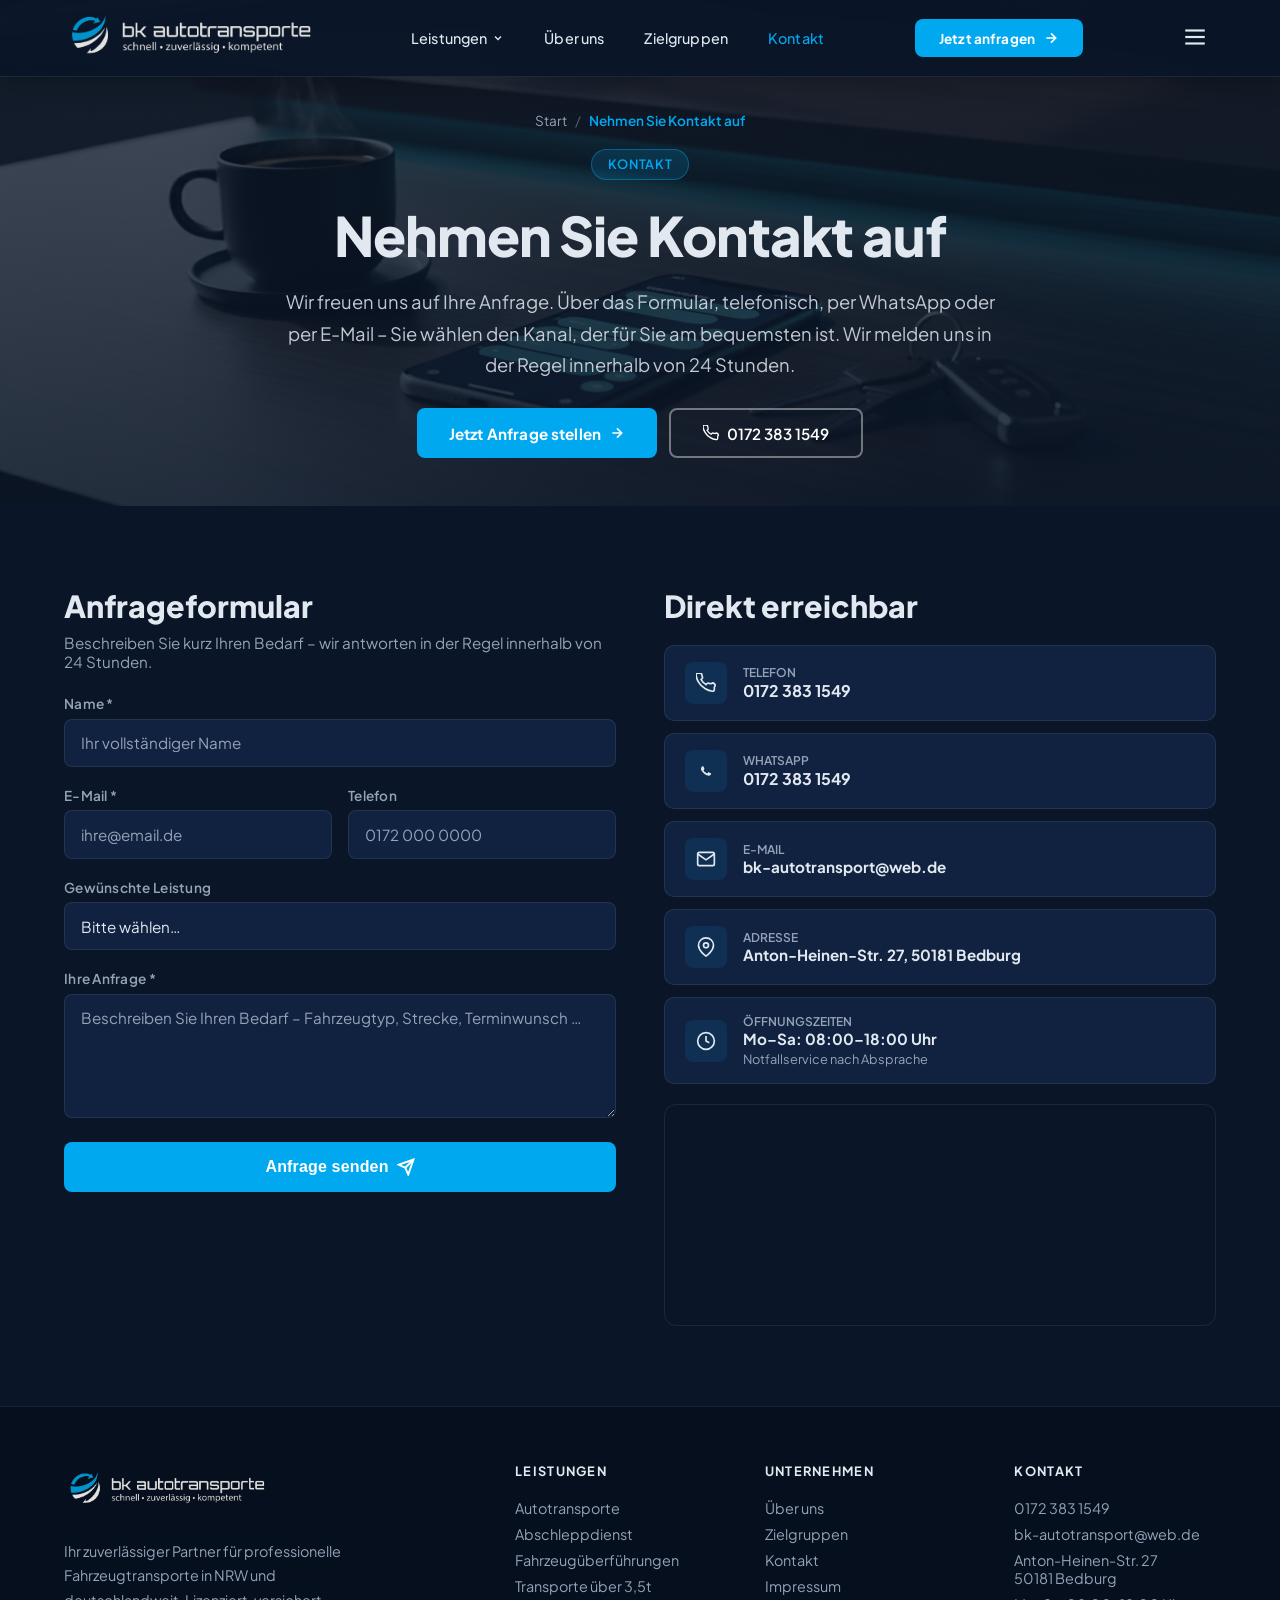
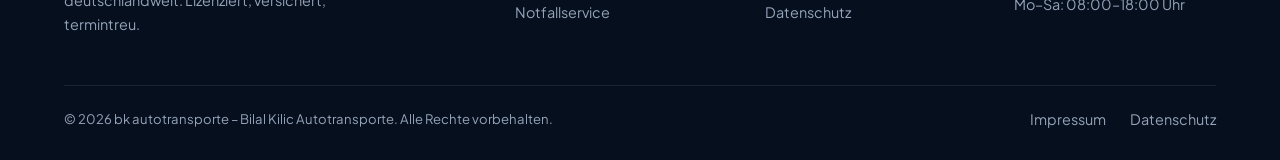
==== kontakt.html @ 86eb387f "Initial commit: bk autotransporte Website Komplette Website für Bilal Kilic Autotransporte (Bedburg," ====
<!DOCTYPE html>
<html lang="de">
<head>
  <meta charset="UTF-8" />
  <meta name="viewport" content="width=device-width, initial-scale=1.0" />
  <title>Kontakt | bk autotransporte – Anfrage stellen, Termin vereinbaren</title>
  <meta name="description" content="Kontaktieren Sie bk autotransporte: Tel. 0172 383 1549, Email bk-autotransport@web.de. Standort Anton-Heinen-Str. 27, 50181 Bedburg. Mo–Sa 08:00–18:00 Uhr." />
  <meta name="robots" content="index, follow" />
  <link rel="canonical" href="https://bk-autotransporte.de/kontakt.html" />

  <meta property="og:type" content="website" />
  <meta property="og:url" content="https://bk-autotransporte.de/kontakt.html" />
  <meta property="og:title" content="Kontakt | bk autotransporte – Anfrage stellen, Termin vereinbaren" />
  <meta property="og:description" content="Kontaktieren Sie bk autotransporte: Tel. 0172 383 1549, Email bk-autotransport@web.de. Standort Anton-Heinen-Str. 27, 50181 Bedburg. Mo–Sa 08:00–18:00 Uhr." />
  <meta property="og:image" content="Assets/Logo mit text Transparent.png" />
  <meta name="twitter:card" content="summary_large_image" />

  <link rel="preconnect" href="https://fonts.googleapis.com" />
  <link rel="preconnect" href="https://fonts.gstatic.com" crossorigin />
  <link href="https://fonts.googleapis.com/css2?family=Plus+Jakarta+Sans:wght@300;400;500;600;700;800&display=swap" rel="stylesheet" />
  <link rel="stylesheet" href="css/style.css" />
  <link rel="icon" type="image/png" href="favicon.png" />

</head>
<body>
<header id="navbar" class="solid" role="banner">
  <div class="container">
    <nav aria-label="Hauptnavigation" style="display:flex; align-items:center; justify-content:space-between;">
      <a href="index.html" aria-label="bk autotransporte Startseite" style="flex-shrink:0;">
        <img src="Assets/Logo mit text Transparent.png" alt="bk autotransporte Logo" class="logo-inverted"
             style="height:64px; width:auto; object-fit:contain;" />
      </a>
      <ul style="display:flex; gap:2.5rem; list-style:none; align-items:center;" class="hidden md:flex">
        <li class="nav-item-dropdown">
          <a href="index.html#leistungen" class="nav-link" aria-haspopup="true" aria-expanded="false">
            Leistungen
            <svg width="12" height="12" viewBox="0 0 24 24" fill="none" stroke="currentColor" stroke-width="2.5" aria-hidden="true"><path d="M6 9l6 6 6-6"/></svg>
          </a>
          <div class="nav-dropdown" role="menu">
            <a href="leistungen/autotransporte.html" class="dropdown-link">Autotransporte</a>
            <a href="leistungen/abschleppdienst.html" class="dropdown-link">Abschleppdienst</a>
            <a href="leistungen/fahrzeugueberfuehrungen.html" class="dropdown-link">Fahrzeugüberführungen</a>
            <a href="leistungen/ueberfuehrung-mit-kennzeichen.html" class="dropdown-link">Mit Kennzeichen</a>
            <a href="leistungen/ueberfuehrung-ohne-kennzeichen.html" class="dropdown-link">Ohne Kennzeichen</a>
            <a href="leistungen/transporte-ueber-3-5t.html" class="dropdown-link">Transporte über 3,5t</a>
            <a href="leistungen/individuelle-transporte.html" class="dropdown-link">Individuelle Transporte</a>
            <a href="leistungen/notfallservice.html" class="dropdown-link">Notfallservice</a>
          </div>
        </li>
        <li><a href="ueber-uns.html" class="nav-link">Über uns</a></li>
        <li><a href="zielgruppen.html" class="nav-link">Zielgruppen</a></li>
        <li><a href="kontakt.html" class="nav-link active">Kontakt</a></li>
      </ul>
      <a href="kontakt.html" class="btn-primary hidden md:inline-flex" style="font-size:0.85rem; padding:0.65rem 1.5rem;">
        Jetzt anfragen
        <svg width="16" height="16" viewBox="0 0 24 24" fill="none" stroke="currentColor" stroke-width="2.5"><path d="M5 12h14M12 5l7 7-7 7"/></svg>
      </a>
      <button id="menu-toggle" aria-label="Menü öffnen" aria-expanded="false" aria-controls="mobile-menu"
              class="md:hidden cursor-pointer" style="background:none; border:none; color:var(--text); padding:0.5rem;">
        <svg id="icon-open" width="26" height="26" viewBox="0 0 24 24" fill="none" stroke="currentColor" stroke-width="2"><line x1="3" y1="6" x2="21" y2="6"/><line x1="3" y1="12" x2="21" y2="12"/><line x1="3" y1="18" x2="21" y2="18"/></svg>
        <svg id="icon-close" width="26" height="26" viewBox="0 0 24 24" fill="none" stroke="currentColor" stroke-width="2" style="display:none;"><line x1="18" y1="6" x2="6" y2="18"/><line x1="6" y1="6" x2="18" y2="18"/></svg>
      </button>
    </nav>
  </div>
</header>

<div id="mobile-menu" role="dialog" aria-modal="true" aria-label="Mobilmenü">
  <div style="display:flex; flex-direction:column; min-height:100%; padding:1.5rem;">
    <div style="display:flex; justify-content:space-between; align-items:center; margin-bottom:2rem;">
      <img src="Assets/Logo mit text Transparent.png" alt="bk autotransporte" class="logo-inverted" style="height:44px;" />
      <button id="menu-close" aria-label="Menü schließen" style="background:none; border:none; color:var(--text); cursor:pointer;">
        <svg width="28" height="28" viewBox="0 0 24 24" fill="none" stroke="currentColor" stroke-width="2"><line x1="18" y1="6" x2="6" y2="18"/><line x1="6" y1="6" x2="18" y2="18"/></svg>
      </button>
    </div>
    <nav aria-label="Mobile Navigation">
      <ul style="list-style:none; display:flex; flex-direction:column; gap:0.25rem;">
        <li>
          <a href="index.html#leistungen" class="mobile-nav-link" style="font-size:1.4rem; font-weight:700; color:var(--text); text-decoration:none; display:block; padding:0.65rem 0; border-bottom:1px solid var(--border);">Leistungen</a>
          <ul class="mobile-submenu">
            <li><a href="leistungen/autotransporte.html" class="mobile-nav-link">Autotransporte</a></li>
            <li><a href="leistungen/abschleppdienst.html" class="mobile-nav-link">Abschleppdienst</a></li>
            <li><a href="leistungen/fahrzeugueberfuehrungen.html" class="mobile-nav-link">Fahrzeugüberführungen</a></li>
            <li><a href="leistungen/ueberfuehrung-mit-kennzeichen.html" class="mobile-nav-link">Mit Kennzeichen</a></li>
            <li><a href="leistungen/ueberfuehrung-ohne-kennzeichen.html" class="mobile-nav-link">Ohne Kennzeichen</a></li>
            <li><a href="leistungen/transporte-ueber-3-5t.html" class="mobile-nav-link">Transporte über 3,5t</a></li>
            <li><a href="leistungen/individuelle-transporte.html" class="mobile-nav-link">Individuelle Transporte</a></li>
            <li><a href="leistungen/notfallservice.html" class="mobile-nav-link">Notfallservice</a></li>
          </ul>
        </li>
        <li><a href="ueber-uns.html" class="mobile-nav-link" style="font-size:1.4rem; font-weight:700; color:var(--text); text-decoration:none; display:block; padding:0.65rem 0; border-bottom:1px solid var(--border);">Über uns</a></li>
        <li><a href="zielgruppen.html" class="mobile-nav-link" style="font-size:1.4rem; font-weight:700; color:var(--text); text-decoration:none; display:block; padding:0.65rem 0; border-bottom:1px solid var(--border);">Zielgruppen</a></li>
        <li><a href="kontakt.html" class="mobile-nav-link" style="font-size:1.4rem; font-weight:700; color:var(--text); text-decoration:none; display:block; padding:0.65rem 0; border-bottom:1px solid var(--border);">Kontakt</a></li>
      </ul>
    </nav>
    <div style="margin-top:auto; display:flex; flex-direction:column; gap:1rem; padding-top:2rem;">
      <a href="tel:+491723831549" class="btn-primary" style="justify-content:center;">📞 0172 383 1549</a>
      <a href="kontakt.html" class="btn-secondary" style="text-align:center; justify-content:center;">Anfrage stellen</a>
    </div>
  </div>
</div>
<main>
<section class="sub-hero" aria-label="Hero">
  <div class="sub-hero-bg" aria-hidden="true">
    <img src="Assets/heroes/kontakt.jpg" alt="" loading="eager" />
  </div>
  <div class="sub-hero-overlay" aria-hidden="true"></div>
  <div class="sub-hero-content">
    <nav class="breadcrumbs" aria-label="Brotkrumen-Navigation"><a href="index.html">Start</a><span class="sep">/</span><span class="current">Nehmen Sie Kontakt auf</span></nav>
    <div class="hero-badge">Kontakt</div>
    <h1>Nehmen Sie Kontakt auf</h1>
    <p class="lead">Wir freuen uns auf Ihre Anfrage. Über das Formular, telefonisch, per WhatsApp oder per E-Mail – Sie wählen den Kanal, der für Sie am bequemsten ist. Wir melden uns in der Regel innerhalb von 24 Stunden.</p>
    <div style="display:flex; gap:0.75rem; justify-content:center; flex-wrap:wrap;">
      <a href="kontakt.html" class="btn-primary">Jetzt Anfrage stellen
        <svg width="16" height="16" viewBox="0 0 24 24" fill="none" stroke="currentColor" stroke-width="2.5"><path d="M5 12h14M12 5l7 7-7 7"/></svg>
      </a>
      <a href="tel:+491723831549" class="btn-secondary">
        <svg width="16" height="16" viewBox="0 0 24 24" fill="none" stroke="currentColor" stroke-width="2"><path d="M22 16.92v3a2 2 0 01-2.18 2 19.79 19.79 0 01-8.63-3.07A19.5 19.5 0 013.07 11a19.79 19.79 0 01-3.07-8.67A2 2 0 012 .18h3a2 2 0 012 1.72c.127.96.361 1.903.7 2.81a2 2 0 01-.45 2.11L6.09 7.91a16 16 0 006 6l1.27-1.27a2 2 0 012.11-.45c.907.339 1.85.573 2.81.7A2 2 0 0122 16.92z"/></svg>
        0172 383 1549
      </a>
    </div>
  </div>
</section>

<section><div class="container">
  <div style="display:grid; grid-template-columns:1fr 1fr; gap:3rem;" class="kontakt-grid">

    <div class="fade-up">
      <h2 style="font-size:clamp(1.4rem, 3vw, 1.9rem); font-weight:800; margin-bottom:0.5rem;">Anfrageformular</h2>
      <p style="color:var(--muted); margin-bottom:1.5rem; font-size:0.95rem;">Beschreiben Sie kurz Ihren Bedarf – wir antworten in der Regel innerhalb von 24 Stunden.</p>

      <form id="contact-form" novalidate>
        <div style="display:grid; gap:1.25rem;">
          <div>
            <label for="name" class="form-label">Name *</label>
            <input type="text" id="name" name="name" class="form-input" placeholder="Ihr vollständiger Name" required autocomplete="name" />
          </div>
          <div style="display:grid; grid-template-columns:1fr 1fr; gap:1rem;" class="form-row">
            <div>
              <label for="email" class="form-label">E-Mail *</label>
              <input type="email" id="email" name="email" class="form-input" placeholder="ihre@email.de" required autocomplete="email" />
            </div>
            <div>
              <label for="phone" class="form-label">Telefon</label>
              <input type="tel" id="phone" name="phone" class="form-input" placeholder="0172 000 0000" autocomplete="tel" />
            </div>
          </div>
          <div>
            <label for="service" class="form-label">Gewünschte Leistung</label>
            <select id="service" name="service" class="form-input" style="appearance:none; cursor:pointer;">
              <option value="" disabled selected>Bitte wählen…</option>
              <option>Autotransporte</option>
              <option>Abschleppdienst</option>
              <option>Fahrzeugüberführungen</option>
              <option>Überführungen mit Kennzeichen</option>
              <option>Überführungen ohne Kennzeichen</option>
              <option>Transporte über 3,5 Tonnen</option>
              <option>Individuelle Transporte</option>
              <option>Notfallservice</option>
              <option>Sonstiges</option>
            </select>
          </div>
          <div>
            <label for="message" class="form-label">Ihre Anfrage *</label>
            <textarea id="message" name="message" class="form-input" rows="5" placeholder="Beschreiben Sie Ihren Bedarf – Fahrzeugtyp, Strecke, Terminwunsch …" required style="resize:vertical; min-height:120px;"></textarea>
          </div>
          <div id="form-success" role="alert">
            <strong>Anfrage gesendet!</strong> Wir melden uns in der Regel innerhalb von 24 Stunden bei Ihnen.
          </div>
          <button type="submit" class="btn-primary" style="width:100%; justify-content:center; font-size:1rem; padding:1rem;">
            Anfrage senden
            <svg width="18" height="18" viewBox="0 0 24 24" fill="none" stroke="currentColor" stroke-width="2.5"><line x1="22" y1="2" x2="11" y2="13"/><polygon points="22 2 15 22 11 13 2 9 22 2"/></svg>
          </button>
        </div>
      </form>
    </div>

    <div class="fade-up fade-up-delay-2" style="display:flex; flex-direction:column; gap:0.75rem;">
      <h2 style="font-size:clamp(1.4rem, 3vw, 1.9rem); font-weight:800; margin-bottom:0.5rem;">Direkt erreichbar</h2>

      <a href="tel:+491723831549" class="contact-card">
        <div class="contact-icon-wrap"><svg width="20" height="20" viewBox="0 0 24 24" fill="none" stroke="currentColor" stroke-width="2"><path d="M22 16.92v3a2 2 0 01-2.18 2 19.79 19.79 0 01-8.63-3.07A19.5 19.5 0 013.07 11a19.79 19.79 0 01-3.07-8.67A2 2 0 012 .18h3a2 2 0 012 1.72c.127.96.361 1.903.7 2.81a2 2 0 01-.45 2.11L6.09 7.91a16 16 0 006 6l1.27-1.27a2 2 0 012.11-.45c.907.339 1.85.573 2.81.7A2 2 0 0122 16.92z"/></svg></div>
        <div><div style="font-size:0.75rem; color:var(--muted); font-weight:600; text-transform:uppercase;">Telefon</div><div style="font-size:1rem; font-weight:700;">0172 383 1549</div></div>
      </a>

      <a href="https://wa.me/491723831549" target="_blank" rel="noopener noreferrer" class="contact-card">
        <div class="contact-icon-wrap"><svg width="20" height="20" viewBox="0 0 24 24" fill="currentColor"><path d="M17.472 14.382c-.297-.149-1.758-.867-2.03-.967-.273-.099-.471-.148-.67.15-.197.297-.767.966-.94 1.164-.173.199-.347.223-.644.075-.297-.15-1.255-.463-2.39-1.475-.883-.788-1.48-1.761-1.653-2.059-.173-.297-.018-.458.13-.606.134-.133.298-.347.446-.52.149-.174.198-.298.298-.497.099-.198.05-.371-.025-.52-.075-.149-.669-1.612-.916-2.207-.242-.579-.487-.5-.669-.51-.173-.008-.371-.01-.57-.01-.198 0-.52.074-.792.372-.272.297-1.04 1.016-1.04 2.479 0 1.462 1.065 2.875 1.213 3.074.149.198 2.096 3.2 5.077 4.487 2.981 1.287 2.981.858 3.518.804.537-.054 1.758-.719 2.006-1.413.248-.694.248-1.289.173-1.413-.074-.124-.272-.198-.57-.347z"/></svg></div>
        <div><div style="font-size:0.75rem; color:var(--muted); font-weight:600; text-transform:uppercase;">WhatsApp</div><div style="font-size:1rem; font-weight:700;">0172 383 1549</div></div>
      </a>

      <a href="mailto:bk-autotransport@web.de" class="contact-card">
        <div class="contact-icon-wrap"><svg width="20" height="20" viewBox="0 0 24 24" fill="none" stroke="currentColor" stroke-width="2"><path d="M4 4h16c1.1 0 2 .9 2 2v12c0 1.1-.9 2-2 2H4c-1.1 0-2-.9-2-2V6c0-1.1.9-2 2-2z"/><polyline points="22,6 12,13 2,6"/></svg></div>
        <div><div style="font-size:0.75rem; color:var(--muted); font-weight:600; text-transform:uppercase;">E-Mail</div><div style="font-size:0.95rem; font-weight:700;">bk-autotransport@web.de</div></div>
      </a>

      <div class="contact-card" style="cursor:default;">
        <div class="contact-icon-wrap"><svg width="20" height="20" viewBox="0 0 24 24" fill="none" stroke="currentColor" stroke-width="2"><path d="M21 10c0 7-9 13-9 13s-9-6-9-13a9 9 0 0118 0z"/><circle cx="12" cy="10" r="3"/></svg></div>
        <div><div style="font-size:0.75rem; color:var(--muted); font-weight:600; text-transform:uppercase;">Adresse</div><div style="font-size:0.95rem; font-weight:700;">Anton-Heinen-Str. 27, 50181 Bedburg</div></div>
      </div>

      <div class="contact-card" style="cursor:default;">
        <div class="contact-icon-wrap"><svg width="20" height="20" viewBox="0 0 24 24" fill="none" stroke="currentColor" stroke-width="2"><circle cx="12" cy="12" r="10"/><polyline points="12 6 12 12 16 14"/></svg></div>
        <div><div style="font-size:0.75rem; color:var(--muted); font-weight:600; text-transform:uppercase;">Öffnungszeiten</div><div style="font-size:0.95rem; font-weight:700;">Mo–Sa: 08:00–18:00 Uhr</div><div style="font-size:0.8rem; color:var(--muted); margin-top:0.15rem;">Notfallservice nach Absprache</div></div>
      </div>

      <div class="map-container" style="margin-top:0.5rem;">
        <iframe title="bk autotransporte Standort" src="https://maps.google.com/maps?q=Anton-Heinen-Str.+27,+50181+Bedburg&output=embed" width="100%" height="220" style="border:0; display:block;" allowfullscreen="" loading="lazy" referrerpolicy="no-referrer-when-downgrade"></iframe>
      </div>
    </div>
  </div>
</div></section>

<script>
(function(){
  var form = document.getElementById('contact-form');
  var msg = document.getElementById('form-success');
  if (!form) return;
  form.addEventListener('submit', function(e){
    e.preventDefault();
    var n = document.getElementById('name').value.trim();
    var em = document.getElementById('email').value.trim();
    var m = document.getElementById('message').value.trim();
    if (!n || !em || !m) { alert('Bitte füllen Sie alle Pflichtfelder aus.'); return; }
    var btn = form.querySelector('button[type="submit"]');
    btn.textContent = 'Wird gesendet…'; btn.disabled = true;
    setTimeout(function(){
      form.reset(); msg.style.display = 'block';
      btn.textContent = 'Anfrage senden'; btn.disabled = false;
      setTimeout(function(){ msg.style.display = 'none'; }, 6000);
    }, 700);
  });

  // Responsive Kontakt-Grid
  function fixGrid() {
    var g = document.querySelector('.kontakt-grid');
    var fr = document.querySelector('.form-row');
    if (window.innerWidth < 900) {
      if (g) g.style.gridTemplateColumns = '1fr';
      if (fr) fr.style.gridTemplateColumns = '1fr';
    } else {
      if (g) g.style.gridTemplateColumns = '1fr 1fr';
      if (fr) fr.style.gridTemplateColumns = '1fr 1fr';
    }
  }
  fixGrid();
  window.addEventListener('resize', fixGrid);
})();
</script>
</main>
<footer role="contentinfo">
  <div class="container" style="padding-top:3.5rem; padding-bottom:2rem;">
    <div class="footer-grid" style="display:grid; grid-template-columns:2fr 1fr 1fr 1fr; gap:3rem; margin-bottom:3rem;">
      <div>
        <img src="Assets/Logo mit text Transparent.png" alt="bk autotransporte" class="logo-inverted" style="height:52px; width:auto; margin-bottom:1.25rem;" />
        <p style="font-size:0.9rem; color:var(--muted); line-height:1.7; max-width:300px;">
          Ihr zuverlässiger Partner für professionelle Fahrzeugtransporte in NRW und deutschlandweit. Lizenziert, versichert, termintreu.
        </p>
      </div>
      <nav aria-label="Footer Leistungen">
        <h3 style="font-size:0.8rem; font-weight:700; text-transform:uppercase; letter-spacing:0.1em; color:var(--text); margin-bottom:1.25rem;">Leistungen</h3>
        <a href="leistungen/autotransporte.html" class="footer-link">Autotransporte</a>
        <a href="leistungen/abschleppdienst.html" class="footer-link">Abschleppdienst</a>
        <a href="leistungen/fahrzeugueberfuehrungen.html" class="footer-link">Fahrzeugüberführungen</a>
        <a href="leistungen/transporte-ueber-3-5t.html" class="footer-link">Transporte über 3,5t</a>
        <a href="leistungen/notfallservice.html" class="footer-link">Notfallservice</a>
      </nav>
      <nav aria-label="Footer Unternehmen">
        <h3 style="font-size:0.8rem; font-weight:700; text-transform:uppercase; letter-spacing:0.1em; color:var(--text); margin-bottom:1.25rem;">Unternehmen</h3>
        <a href="ueber-uns.html" class="footer-link">Über uns</a>
        <a href="zielgruppen.html" class="footer-link">Zielgruppen</a>
        <a href="kontakt.html" class="footer-link">Kontakt</a>
        <a href="#impressum" class="footer-link">Impressum</a>
        <a href="#datenschutz" class="footer-link">Datenschutz</a>
      </nav>
      <address style="font-style:normal;">
        <h3 style="font-size:0.8rem; font-weight:700; text-transform:uppercase; letter-spacing:0.1em; color:var(--text); margin-bottom:1.25rem;">Kontakt</h3>
        <a href="tel:+491723831549" class="footer-link">0172 383 1549</a>
        <a href="mailto:bk-autotransport@web.de" class="footer-link">bk-autotransport@web.de</a>
        <p class="footer-link" style="cursor:default;">Anton-Heinen-Str. 27<br />50181 Bedburg</p>
        <p class="footer-link" style="cursor:default;">Mo–Sa: 08:00–18:00 Uhr</p>
      </address>
    </div>
    <div style="border-top:1px solid var(--border); padding-top:1.5rem; display:flex; justify-content:space-between; align-items:center; flex-wrap:wrap; gap:1rem;">
      <p style="font-size:0.82rem; color:var(--muted);">© 2026 bk autotransporte – Bilal Kilic Autotransporte. Alle Rechte vorbehalten.</p>
      <div style="display:flex; gap:1.5rem;">
        <a href="#impressum" class="footer-link" style="margin:0;">Impressum</a>
        <a href="#datenschutz" class="footer-link" style="margin:0;">Datenschutz</a>
      </div>
    </div>
  </div>
</footer>
<script>
(function() {
  // Mobile Menu
  var menuToggle = document.getElementById('menu-toggle');
  var menuClose  = document.getElementById('menu-close');
  var mobileMenu = document.getElementById('mobile-menu');
  var iconOpen   = document.getElementById('icon-open');
  var iconClose  = document.getElementById('icon-close');

  function openMenu() {
    mobileMenu.classList.add('open');
    document.body.style.overflow = 'hidden';
    menuToggle.setAttribute('aria-expanded', 'true');
    if (iconOpen)  iconOpen.style.display  = 'none';
    if (iconClose) iconClose.style.display = 'block';
  }
  function closeMenu() {
    mobileMenu.classList.remove('open');
    document.body.style.overflow = '';
    menuToggle.setAttribute('aria-expanded', 'false');
    if (iconOpen)  iconOpen.style.display  = 'block';
    if (iconClose) iconClose.style.display = 'none';
  }
  if (menuToggle) menuToggle.addEventListener('click', openMenu);
  if (menuClose)  menuClose.addEventListener('click', closeMenu);
  document.querySelectorAll('.mobile-nav-link').forEach(function(l){ l.addEventListener('click', closeMenu); });
  document.addEventListener('keydown', function(e){ if (e.key === 'Escape') closeMenu(); });

  // Scroll Shadow
  var navbar = document.getElementById('navbar');
  if (navbar && !navbar.classList.contains('solid')) {
    function handleScroll(){
      if (window.scrollY > 50) navbar.classList.add('scrolled');
      else navbar.classList.remove('scrolled');
    }
    window.addEventListener('scroll', handleScroll, { passive: true });
  }

  // Fade Up Animation
  var fadeEls = document.querySelectorAll('.fade-up');
  var obs = new IntersectionObserver(function(entries){
    entries.forEach(function(e){
      if (e.isIntersecting){ e.target.classList.add('visible'); obs.unobserve(e.target); }
    });
  }, { threshold: 0.12, rootMargin: '0px 0px -40px 0px' });
  fadeEls.forEach(function(el){ obs.observe(el); });

  // Responsive Footer Grid
  function fixFooterGrid(){
    var fg = document.querySelector('.footer-grid');
    if (!fg) return;
    if (window.innerWidth < 768) fg.style.gridTemplateColumns = '1fr 1fr';
    else if (window.innerWidth < 1024) fg.style.gridTemplateColumns = '1fr 1fr';
    else fg.style.gridTemplateColumns = '2fr 1fr 1fr 1fr';
  }
  fixFooterGrid();
  window.addEventListener('resize', fixFooterGrid);
})();
</script>
</body>
</html>
---- css/style.css ----
/* ═══════════════════════════════════════════
   bk autotransporte - Global Stylesheet
═══════════════════════════════════════════ */

:root {
  --navy: #0A1628;
  --navy-card: #112240;
  --navy-light: #1a3a5c;
  --accent: #00A8F0;
  --accent-dark: #0090cc;
  --text: #E2E8F0;
  --muted: #94A3B8;
  --border: rgba(255,255,255,0.08);
  --border-hover: rgba(0,168,240,0.5);
}

* { box-sizing: border-box; margin: 0; padding: 0; }

html { scroll-behavior: smooth; }

body {
  font-family: 'Plus Jakarta Sans', sans-serif;
  background-color: var(--navy);
  color: var(--text);
  overflow-x: hidden;
}

/* ── NAVBAR ── */
#navbar {
  position: fixed;
  top: 0; left: 0; right: 0;
  z-index: 100;
  padding: 0.5rem 0;
  transition: all 0.3s ease;
}
#navbar.scrolled,
#navbar.solid {
  background: rgba(10,22,40,0.95);
  backdrop-filter: blur(12px);
  -webkit-backdrop-filter: blur(12px);
  border-bottom: 1px solid var(--border);
  box-shadow: 0 4px 30px rgba(0,0,0,0.3);
  padding: 0.25rem 0;
}
.nav-link {
  color: var(--text);
  text-decoration: none;
  font-size: 0.9rem;
  font-weight: 500;
  letter-spacing: 0.01em;
  transition: color 0.2s;
  position: relative;
  padding: 0.5rem 0;
  display: inline-flex;
  align-items: center;
  gap: 0.3rem;
}
.nav-link::after {
  content: '';
  position: absolute;
  bottom: -4px; left: 0; right: 0;
  height: 2px;
  background: var(--accent);
  transform: scaleX(0);
  transition: transform 0.2s ease;
}
.nav-link:hover { color: var(--accent); }
.nav-link:hover::after { transform: scaleX(1); }
.nav-link.active { color: var(--accent); }

/* ── DROPDOWN ── */
.nav-item-dropdown {
  position: relative;
}
.nav-dropdown {
  position: absolute;
  top: 100%;
  left: 50%;
  transform: translateX(-50%) translateY(10px);
  min-width: 320px;
  background: rgba(10,22,40,0.98);
  backdrop-filter: blur(16px);
  -webkit-backdrop-filter: blur(16px);
  border: 1px solid var(--border);
  border-radius: 12px;
  box-shadow: 0 20px 60px rgba(0,0,0,0.5);
  padding: 0.6rem;
  opacity: 0;
  visibility: hidden;
  transition: all 0.25s ease;
  margin-top: 0.5rem;
}
.nav-item-dropdown:hover .nav-dropdown,
.nav-item-dropdown:focus-within .nav-dropdown {
  opacity: 1;
  visibility: visible;
  transform: translateX(-50%) translateY(0);
}
.dropdown-link {
  display: flex;
  align-items: center;
  gap: 0.75rem;
  padding: 0.7rem 0.9rem;
  border-radius: 8px;
  color: var(--text);
  text-decoration: none;
  font-size: 0.88rem;
  font-weight: 500;
  transition: all 0.2s ease;
}
.dropdown-link:hover {
  background: rgba(0,168,240,0.1);
  color: var(--accent);
  transform: translateX(2px);
}
.dropdown-link svg {
  flex-shrink: 0;
  color: var(--accent);
}

/* Mobile Menu */
#mobile-menu {
  position: fixed;
  inset: 0;
  background: rgba(10,22,40,0.98);
  backdrop-filter: blur(20px);
  z-index: 200;
  transform: translateX(100%);
  transition: transform 0.35s cubic-bezier(0.4,0,0.2,1);
  overflow-y: auto;
}
#mobile-menu.open { transform: translateX(0); }
.mobile-submenu {
  list-style: none;
  margin: 0.25rem 0 0.5rem 1rem;
  padding: 0;
  border-left: 2px solid var(--border);
}
.mobile-submenu a {
  font-size: 1rem !important;
  padding: 0.5rem 0 0.5rem 1rem !important;
  border-bottom: none !important;
  font-weight: 500 !important;
  color: var(--muted) !important;
}
.mobile-submenu a:hover { color: var(--accent) !important; }

/* ── HERO ── */
#hero {
  position: relative;
  height: 100vh;
  min-height: 600px;
  overflow: hidden;
  display: flex;
  align-items: center;
  justify-content: center;
}
#hero-videos {
  position: absolute;
  inset: 0;
  z-index: 0;
}
.hero-video {
  position: absolute;
  inset: 0;
  width: 100%; height: 100%;
  object-fit: cover;
  opacity: 0;
  transition: opacity 1.3s ease-in-out;
  will-change: opacity;
}
.hero-video.active { opacity: 1; }
@media (prefers-reduced-motion: reduce) {
  .hero-video { transition: none; }
}
#hero-overlay {
  position: absolute;
  inset: 0;
  background: linear-gradient(135deg, rgba(10,22,40,0.85) 0%, rgba(10,22,40,0.60) 50%, rgba(10,22,40,0.75) 100%);
  z-index: 1;
}
#hero-content {
  position: relative;
  z-index: 2;
  text-align: center;
  padding: 0 1.5rem;
  max-width: 900px;
}

/* ── SUB-HERO (Unterseiten) ── */
.sub-hero {
  position: relative;
  min-height: 380px;
  padding: 7rem 0 3rem;
  display: flex;
  align-items: center;
  justify-content: center;
  text-align: center;
  overflow: hidden;
  background: var(--navy);
}
.sub-hero-bg {
  position: absolute;
  inset: 0;
  z-index: 0;
}
.sub-hero-bg img,
.sub-hero-bg video {
  width: 100%;
  height: 100%;
  object-fit: cover;
}
.sub-hero-overlay {
  position: absolute;
  inset: 0;
  background: linear-gradient(180deg, rgba(10,22,40,0.7) 0%, rgba(10,22,40,0.85) 100%);
  z-index: 1;
}
.sub-hero-content {
  position: relative;
  z-index: 2;
  padding: 0 1.5rem;
  max-width: 900px;
}
.sub-hero h1 {
  font-size: clamp(2rem, 5vw, 3.4rem);
  font-weight: 800;
  line-height: 1.15;
  margin-bottom: 1.25rem;
  letter-spacing: -0.02em;
}
.sub-hero p.lead {
  font-size: clamp(1rem, 1.6vw, 1.15rem);
  color: rgba(226,232,240,0.85);
  max-width: 720px;
  margin: 0 auto 1.75rem;
  line-height: 1.7;
}

/* ── BREADCRUMBS ── */
.breadcrumbs {
  display: flex;
  flex-wrap: wrap;
  gap: 0.5rem;
  align-items: center;
  font-size: 0.85rem;
  color: var(--muted);
  margin-bottom: 1.25rem;
  justify-content: center;
}
.breadcrumbs a {
  color: var(--muted);
  text-decoration: none;
  transition: color 0.2s;
}
.breadcrumbs a:hover { color: var(--accent); }
.breadcrumbs span.sep { opacity: 0.5; }
.breadcrumbs span.current { color: var(--accent); font-weight: 600; }

/* ── BADGE ── */
.hero-badge {
  display: inline-flex;
  align-items: center;
  gap: 0.5rem;
  background: rgba(0,168,240,0.15);
  border: 1px solid rgba(0,168,240,0.4);
  border-radius: 999px;
  padding: 0.4rem 1rem;
  font-size: 0.8rem;
  font-weight: 600;
  color: var(--accent);
  letter-spacing: 0.05em;
  text-transform: uppercase;
  margin-bottom: 1.5rem;
}

/* ── BUTTONS ── */
.btn-primary {
  display: inline-flex;
  align-items: center;
  gap: 0.5rem;
  background: var(--accent);
  color: #fff;
  font-weight: 700;
  font-size: 0.95rem;
  padding: 0.85rem 2rem;
  border-radius: 8px;
  text-decoration: none;
  border: none;
  cursor: pointer;
  transition: all 0.25s ease;
  letter-spacing: 0.01em;
}
.btn-primary:hover {
  background: var(--accent-dark);
  transform: translateY(-2px);
  box-shadow: 0 8px 25px rgba(0,168,240,0.35);
}
.btn-secondary {
  display: inline-flex;
  align-items: center;
  gap: 0.5rem;
  background: transparent;
  color: #fff;
  font-weight: 600;
  font-size: 0.95rem;
  padding: 0.85rem 2rem;
  border-radius: 8px;
  text-decoration: none;
  border: 2px solid rgba(255,255,255,0.4);
  cursor: pointer;
  transition: all 0.25s ease;
}
.btn-secondary:hover {
  background: rgba(255,255,255,0.1);
  border-color: rgba(255,255,255,0.7);
  transform: translateY(-2px);
}

/* ── SCROLL INDICATOR ── */
.scroll-indicator {
  position: absolute;
  bottom: 2.5rem;
  left: 50%;
  transform: translateX(-50%);
  z-index: 2;
  animation: bounce 2s infinite;
}
@keyframes bounce {
  0%, 100% { transform: translateX(-50%) translateY(0); }
  50% { transform: translateX(-50%) translateY(8px); }
}

/* ── TRUST BAR ── */
#trust-bar {
  background: var(--navy-card);
  border-top: 1px solid var(--border);
  border-bottom: 1px solid var(--border);
}

/* ── SECTION BASE ── */
section { padding: 5rem 0; }
.section-label {
  display: inline-block;
  font-size: 0.75rem;
  font-weight: 700;
  letter-spacing: 0.12em;
  text-transform: uppercase;
  color: var(--accent);
  margin-bottom: 0.75rem;
}
.section-title {
  font-size: clamp(1.8rem, 4vw, 2.8rem);
  font-weight: 800;
  color: var(--text);
  line-height: 1.2;
  margin-bottom: 1rem;
}
.section-subtitle {
  font-size: 1.05rem;
  color: var(--muted);
  max-width: 620px;
  line-height: 1.7;
}

/* ── ARTICLE / LONG-FORM CONTENT ── */
.article-content {
  max-width: 820px;
  margin: 0 auto;
  font-size: 1.02rem;
  line-height: 1.8;
  color: var(--text);
}
.article-content p {
  margin-bottom: 1.4rem;
  color: rgba(226,232,240,0.92);
}
.article-content h2 {
  font-size: clamp(1.5rem, 3vw, 2rem);
  font-weight: 800;
  margin: 2.75rem 0 1.1rem;
  color: var(--text);
  letter-spacing: -0.01em;
}
.article-content h3 {
  font-size: clamp(1.15rem, 2vw, 1.35rem);
  font-weight: 700;
  margin: 2rem 0 0.85rem;
  color: var(--text);
}
.article-content ul,
.article-content ol {
  margin: 1rem 0 1.6rem 1.5rem;
  color: rgba(226,232,240,0.92);
}
.article-content li {
  margin-bottom: 0.6rem;
  line-height: 1.75;
}
.article-content ul li::marker { color: var(--accent); }
.article-content strong { color: #fff; font-weight: 700; }
.article-content a {
  color: var(--accent);
  text-decoration: none;
  border-bottom: 1px solid rgba(0,168,240,0.3);
  transition: border-color 0.2s;
}
.article-content a:hover { border-color: var(--accent); }
.article-content blockquote {
  margin: 2rem 0;
  padding: 1.5rem 1.75rem;
  background: var(--navy-card);
  border-left: 4px solid var(--accent);
  border-radius: 0 12px 12px 0;
  font-style: italic;
  color: var(--text);
}

/* ── INFO BOX (Hervorhebung in Artikeln) ── */
.info-box {
  background: rgba(0,168,240,0.06);
  border: 1px solid rgba(0,168,240,0.25);
  border-radius: 12px;
  padding: 1.5rem 1.75rem;
  margin: 2rem 0;
  display: flex;
  gap: 1rem;
  align-items: flex-start;
}
.info-box-icon {
  width: 40px; height: 40px;
  flex-shrink: 0;
  background: rgba(0,168,240,0.15);
  border-radius: 8px;
  display: flex;
  align-items: center;
  justify-content: center;
}
.info-box-icon svg { color: var(--accent); }
.info-box-content h4 {
  font-size: 1.05rem;
  font-weight: 700;
  margin-bottom: 0.4rem;
  color: var(--text);
}
.info-box-content p {
  margin: 0 !important;
  font-size: 0.95rem !important;
  color: var(--muted) !important;
}

/* ── FAQ ── */
.faq-item {
  background: var(--navy-card);
  border: 1px solid var(--border);
  border-radius: 10px;
  margin-bottom: 0.8rem;
  overflow: hidden;
  transition: border-color 0.25s;
}
.faq-item[open] {
  border-color: rgba(0,168,240,0.4);
}
.faq-item summary {
  padding: 1.2rem 1.5rem;
  font-size: 1rem;
  font-weight: 600;
  color: var(--text);
  cursor: pointer;
  list-style: none;
  display: flex;
  justify-content: space-between;
  align-items: center;
  gap: 1rem;
}
.faq-item summary::-webkit-details-marker { display: none; }
.faq-item summary::after {
  content: '+';
  font-size: 1.5rem;
  font-weight: 300;
  color: var(--accent);
  transition: transform 0.25s;
}
.faq-item[open] summary::after {
  content: '−';
}
.faq-item .faq-body {
  padding: 0 1.5rem 1.3rem;
  color: var(--muted);
  line-height: 1.75;
  font-size: 0.95rem;
}

/* ── CARDS ── */
.card {
  background: var(--navy-card);
  border: 1px solid var(--border);
  border-radius: 12px;
  padding: 1.75rem;
  transition: all 0.3s ease;
  cursor: default;
}
.card:hover {
  border-color: var(--border-hover);
  box-shadow: 0 0 0 1px rgba(0,168,240,0.2), 0 10px 40px rgba(0,168,240,0.08);
  transform: translateY(-4px);
}
.card-link {
  text-decoration: none;
  color: inherit;
  display: block;
}
.card-link.card { cursor: pointer; }
.card-icon {
  width: 48px; height: 48px;
  background: rgba(0,168,240,0.1);
  border-radius: 10px;
  display: flex;
  align-items: center;
  justify-content: center;
  margin-bottom: 1.25rem;
  transition: background 0.3s;
}
.card:hover .card-icon { background: rgba(0,168,240,0.2); }
.card-icon svg { color: var(--accent); }

/* ── TRUST CREDENTIAL CARDS ── */
.credential-card {
  background: rgba(0,168,240,0.05);
  border: 1px solid rgba(0,168,240,0.2);
  border-radius: 12px;
  padding: 1.5rem;
  display: flex;
  gap: 1rem;
  align-items: flex-start;
}

/* ── USP CARDS ── */
.usp-card {
  background: var(--navy-card);
  border: 1px solid var(--border);
  border-left: 3px solid var(--accent);
  border-radius: 0 12px 12px 0;
  padding: 1.5rem 1.75rem;
  transition: all 0.3s ease;
}
.usp-card:hover {
  background: rgba(0,168,240,0.05);
  transform: translateX(4px);
}

/* ── FORM ── */
.form-input {
  width: 100%;
  background: var(--navy-card);
  border: 1px solid var(--border);
  border-radius: 8px;
  padding: 0.85rem 1rem;
  color: var(--text);
  font-family: 'Plus Jakarta Sans', sans-serif;
  font-size: 0.95rem;
  transition: border-color 0.2s;
  outline: none;
}
.form-input::placeholder { color: var(--muted); }
.form-input:focus {
  border-color: var(--accent);
  box-shadow: 0 0 0 3px rgba(0,168,240,0.1);
}
.form-label {
  display: block;
  font-size: 0.85rem;
  font-weight: 600;
  color: var(--muted);
  margin-bottom: 0.4rem;
  letter-spacing: 0.02em;
}

/* ── CONTACT INFO CARDS ── */
.contact-card {
  display: flex;
  align-items: center;
  gap: 1rem;
  background: var(--navy-card);
  border: 1px solid var(--border);
  border-radius: 10px;
  padding: 1rem 1.25rem;
  text-decoration: none;
  color: var(--text);
  transition: all 0.25s ease;
}
.contact-card:hover {
  border-color: var(--border-hover);
  transform: translateX(4px);
}
.contact-icon-wrap {
  width: 42px; height: 42px;
  background: rgba(0,168,240,0.1);
  border-radius: 8px;
  display: flex; align-items: center; justify-content: center;
  flex-shrink: 0;
}

/* ── ZIELGRUPPEN ── */
.target-card {
  background: var(--navy-card);
  border: 1px solid var(--border);
  border-radius: 12px;
  padding: 1.5rem;
  text-align: center;
  transition: all 0.3s ease;
  text-decoration: none;
  color: inherit;
  display: block;
}
.target-card:hover {
  border-color: rgba(0,168,240,0.4);
  background: rgba(0,168,240,0.05);
  transform: translateY(-3px);
}

/* ── Logo auf dunklem Hintergrund ── */
.logo-inverted {
  filter: invert(1) hue-rotate(180deg);
}

/* ── CTA BLOCK (Bottom of subpages) ── */
.cta-block {
  background: linear-gradient(135deg, var(--navy-card) 0%, #0d1f3c 100%);
  border: 1px solid var(--border);
  border-radius: 16px;
  padding: 3rem 2.5rem;
  text-align: center;
  margin: 4rem auto 0;
  max-width: 820px;
  position: relative;
  overflow: hidden;
}
.cta-block::before {
  content: '';
  position: absolute;
  top: -50%; right: -20%;
  width: 300px; height: 300px;
  background: radial-gradient(circle, rgba(0,168,240,0.15) 0%, transparent 70%);
  pointer-events: none;
}
.cta-block h3 {
  font-size: clamp(1.4rem, 3vw, 2rem);
  font-weight: 800;
  margin-bottom: 0.75rem;
  position: relative;
}
.cta-block p {
  color: var(--muted);
  margin-bottom: 1.75rem;
  font-size: 1rem;
  position: relative;
}
.cta-block .btn-primary { position: relative; }

/* ── FOOTER ── */
footer {
  background: #060f1e;
  border-top: 1px solid var(--border);
}
.footer-link {
  color: var(--muted);
  text-decoration: none;
  font-size: 0.9rem;
  transition: color 0.2s;
  display: block;
  margin-bottom: 0.5rem;
}
.footer-link:hover { color: var(--accent); }

/* ── DIVIDER ── */
.section-divider {
  height: 1px;
  background: linear-gradient(90deg, transparent, var(--border), transparent);
  margin: 0;
}

/* ── ANIMATIONS ── */
.fade-up {
  opacity: 0;
  transform: translateY(30px);
  transition: opacity 0.6s ease, transform 0.6s ease;
}
.fade-up.visible {
  opacity: 1;
  transform: translateY(0);
}
.fade-up-delay-1 { transition-delay: 0.1s; }
.fade-up-delay-2 { transition-delay: 0.2s; }
.fade-up-delay-3 { transition-delay: 0.3s; }
.fade-up-delay-4 { transition-delay: 0.4s; }

/* Map iframe */
.map-container {
  border-radius: 12px;
  overflow: hidden;
  border: 1px solid var(--border);
}

/* Accent text */
.text-accent { color: var(--accent); }

/* Container */
.container {
  max-width: 1200px;
  margin: 0 auto;
  padding: 0 1.5rem;
}
.container-narrow {
  max-width: 880px;
  margin: 0 auto;
  padding: 0 1.5rem;
}

/* Underline decoration */
.title-underline {
  position: relative;
  display: inline-block;
}
.title-underline::after {
  content: '';
  position: absolute;
  bottom: -6px; left: 0;
  width: 60px; height: 3px;
  background: var(--accent);
  border-radius: 2px;
}

/* Success message */
#form-success {
  display: none;
  background: rgba(34,197,94,0.1);
  border: 1px solid rgba(34,197,94,0.3);
  border-radius: 8px;
  padding: 1rem 1.25rem;
  color: #86efac;
  font-size: 0.95rem;
}

/* Mobile-Adjustments */
@media (max-width: 768px) {
  section { padding: 3.5rem 0; }
  .section-title { font-size: clamp(1.5rem, 6vw, 2rem); }
  .nav-dropdown { display: none; } /* Mobile zeigt Submenu im Hamburger */
  .sub-hero { min-height: 280px; padding: 6rem 0 2rem; }
  .cta-block { padding: 2rem 1.5rem; }
  .article-content { font-size: 1rem; }
}
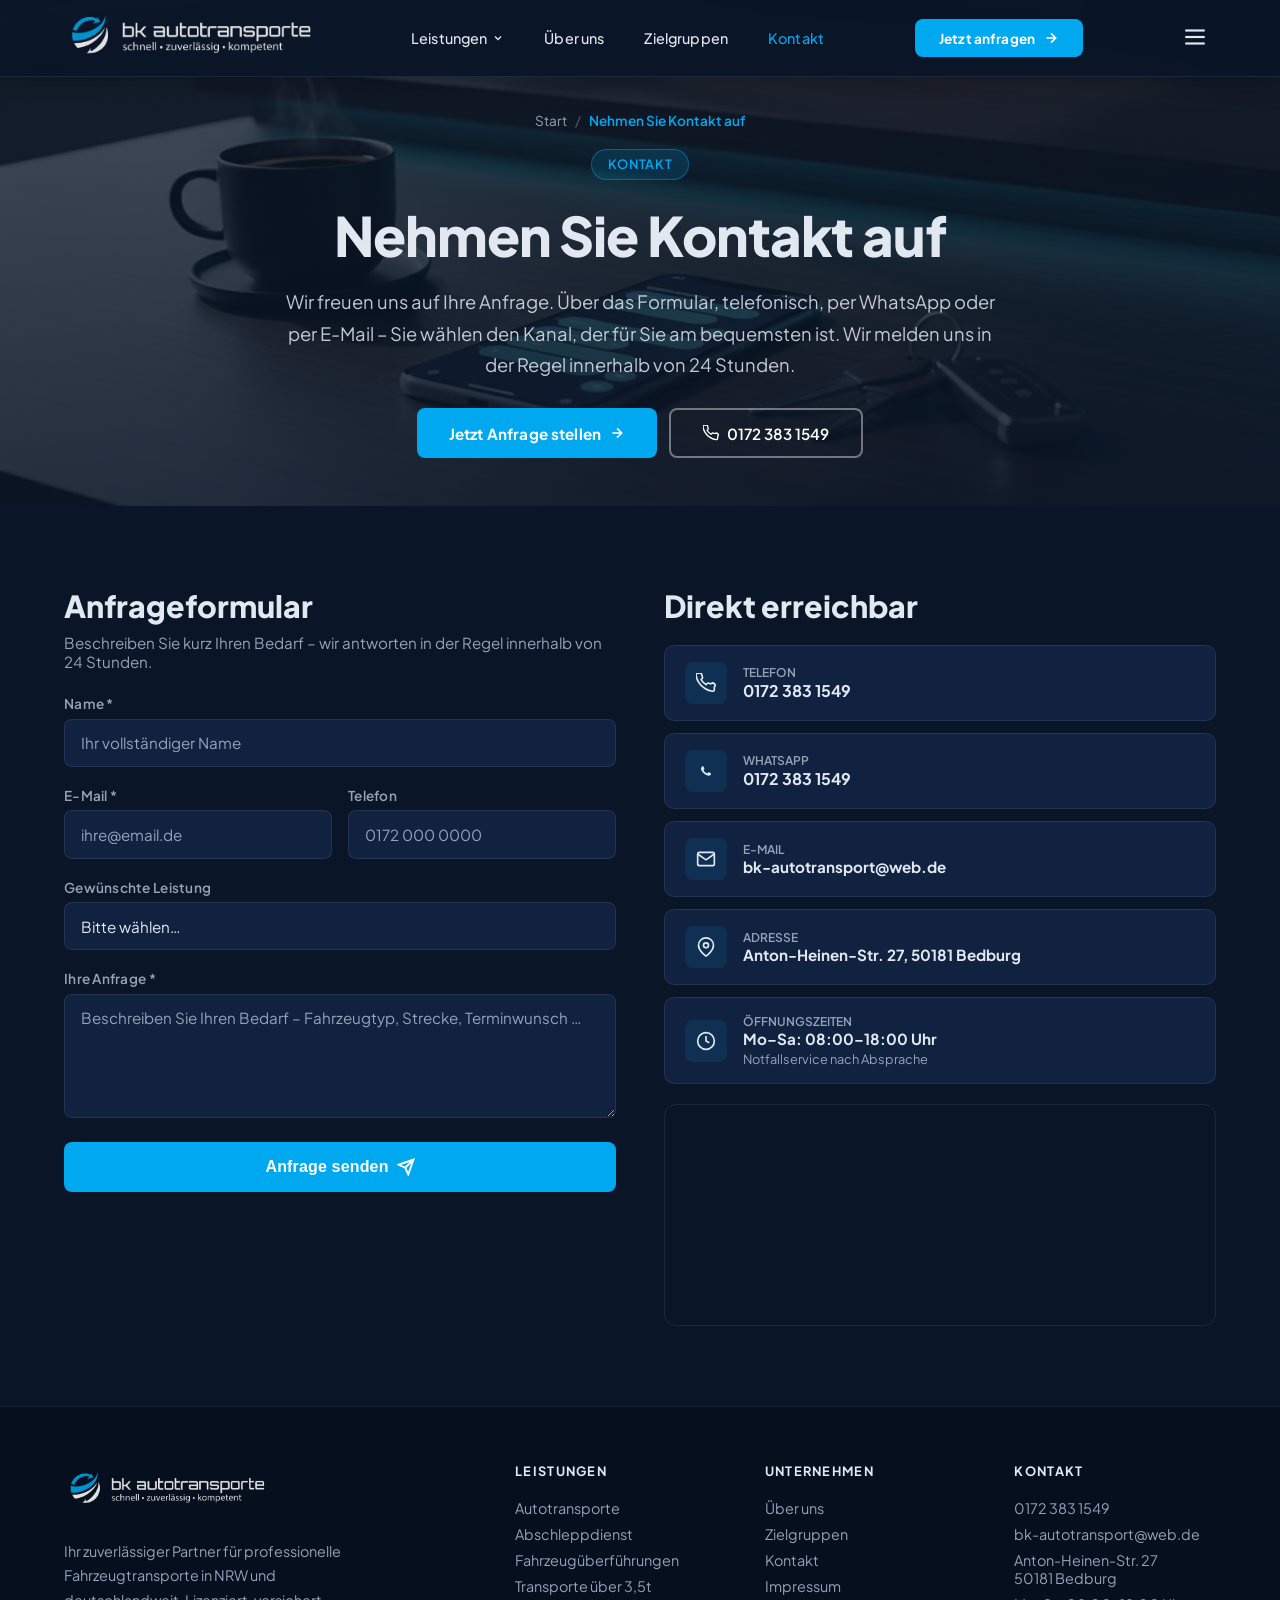
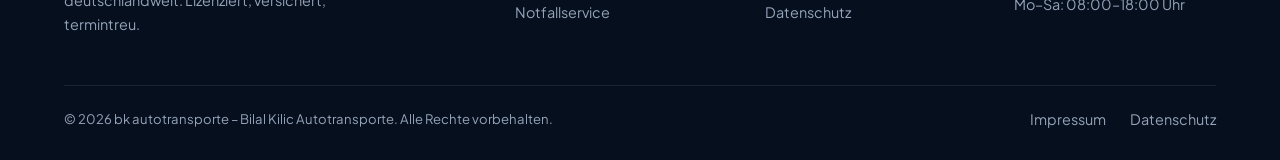
==== commit c85344e0: "perf: Hero-Bilder optimieren (12 MB → 1.2 MB, 90% kleiner) - Alle 11 Runway Hero-Bilder neu komprimi" ====
--- a/kontakt.html
+++ b/kontakt.html
@@ -20,6 +20,7 @@
   <link href="https://fonts.googleapis.com/css2?family=Plus+Jakarta+Sans:wght@300;400;500;600;700;800&display=swap" rel="stylesheet" />
   <link rel="stylesheet" href="css/style.css" />
   <link rel="icon" type="image/png" href="favicon.png" />
+  <link rel="preload" as="image" href="Assets/heroes/kontakt.jpg" fetchpriority="high" />
 
 </head>
 <body>
@@ -101,7 +102,7 @@
 <main>
 <section class="sub-hero" aria-label="Hero">
   <div class="sub-hero-bg" aria-hidden="true">
-    <img src="Assets/heroes/kontakt.jpg" alt="" loading="eager" />
+    <img src="Assets/heroes/kontakt.jpg" alt="" loading="eager" fetchpriority="high" decoding="async" />
   </div>
   <div class="sub-hero-overlay" aria-hidden="true"></div>
   <div class="sub-hero-content">
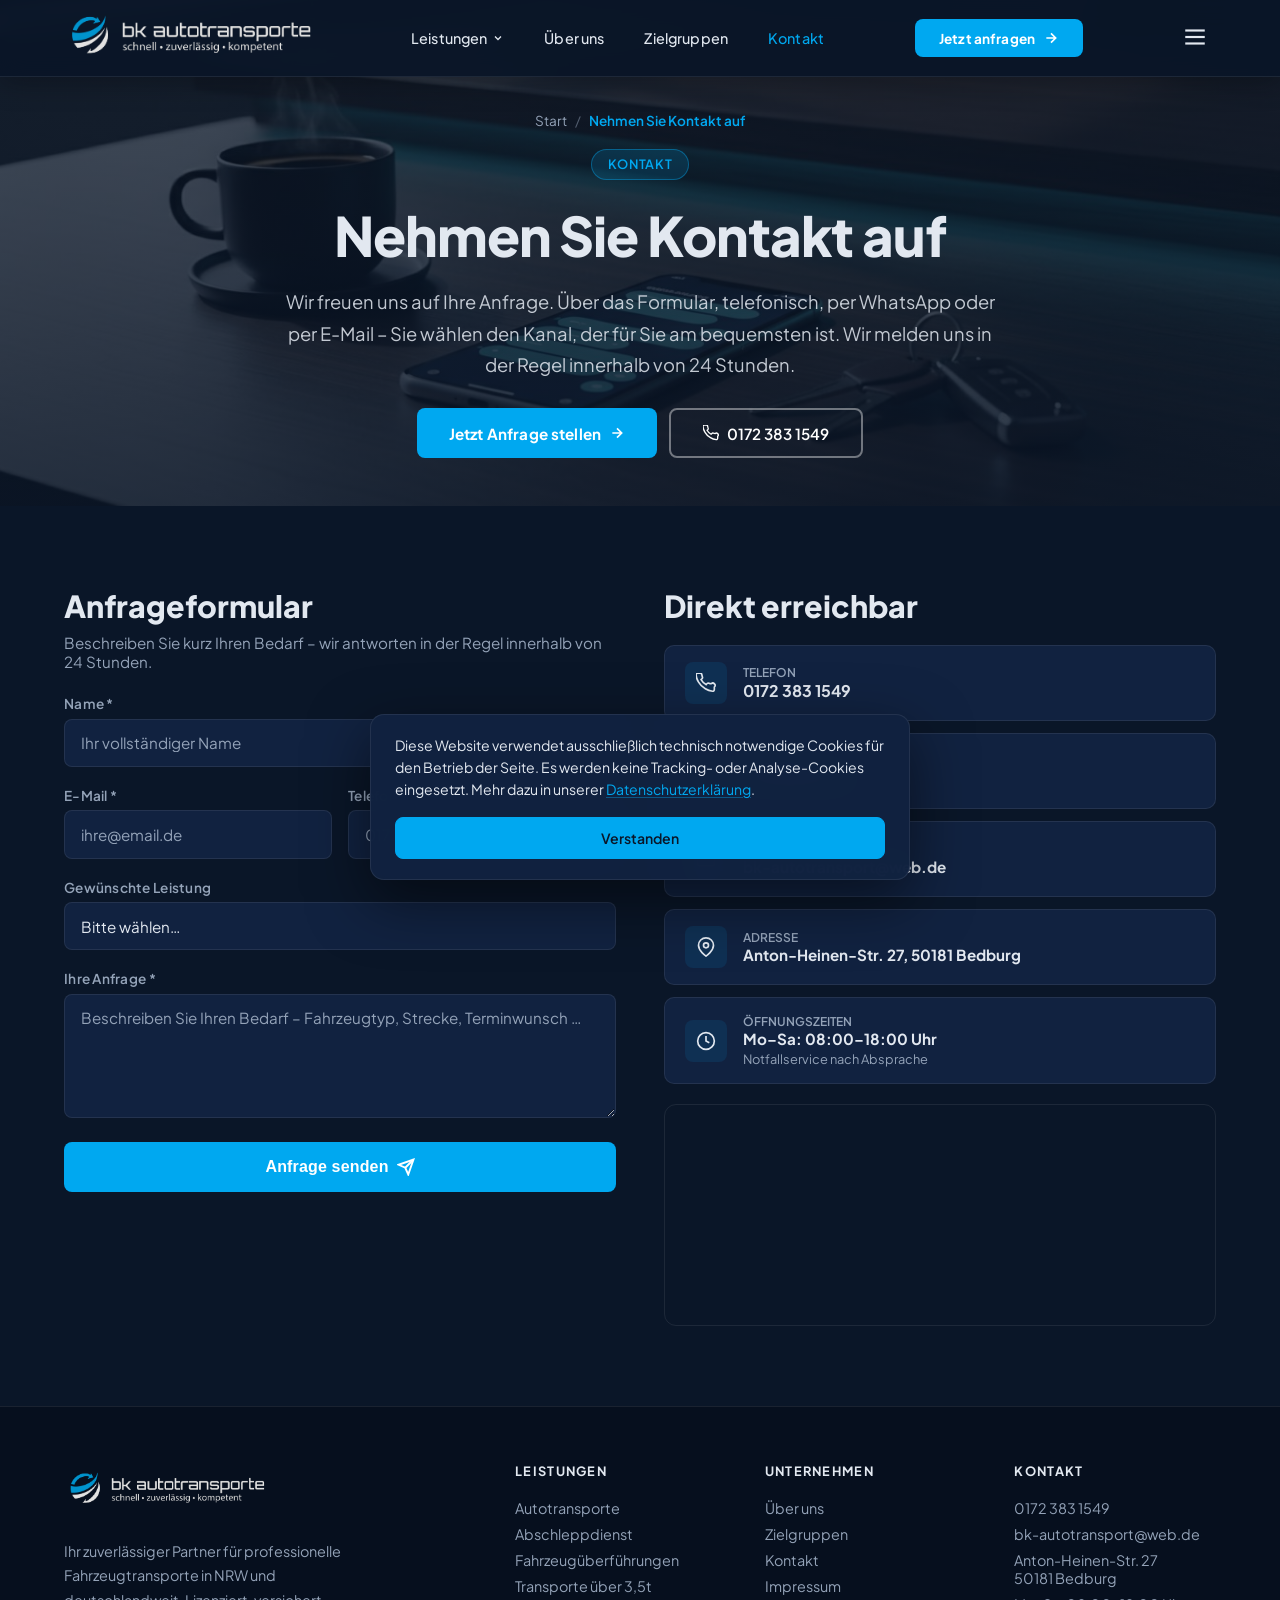
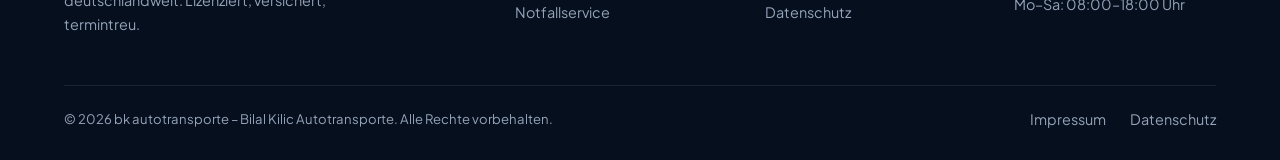
==== commit 05cae295: "feat: Impressum, Datenschutz, Cookie-Banner + Mobile-Optimierung - Impressum-Seite (DDG/MStV-konform" ====
--- a/kontakt.html
+++ b/kontakt.html
@@ -249,7 +249,7 @@
 </main>
 <footer role="contentinfo">
   <div class="container" style="padding-top:3.5rem; padding-bottom:2rem;">
-    <div class="footer-grid" style="display:grid; grid-template-columns:2fr 1fr 1fr 1fr; gap:3rem; margin-bottom:3rem;">
+    <div class="footer-grid">
       <div>
         <img src="Assets/Logo mit text Transparent.png" alt="bk autotransporte" class="logo-inverted" style="height:52px; width:auto; margin-bottom:1.25rem;" />
         <p style="font-size:0.9rem; color:var(--muted); line-height:1.7; max-width:300px;">
@@ -269,8 +269,8 @@
         <a href="ueber-uns.html" class="footer-link">Über uns</a>
         <a href="zielgruppen.html" class="footer-link">Zielgruppen</a>
         <a href="kontakt.html" class="footer-link">Kontakt</a>
-        <a href="#impressum" class="footer-link">Impressum</a>
-        <a href="#datenschutz" class="footer-link">Datenschutz</a>
+        <a href="impressum.html" class="footer-link">Impressum</a>
+        <a href="datenschutz.html" class="footer-link">Datenschutz</a>
       </nav>
       <address style="font-style:normal;">
         <h3 style="font-size:0.8rem; font-weight:700; text-transform:uppercase; letter-spacing:0.1em; color:var(--text); margin-bottom:1.25rem;">Kontakt</h3>
@@ -283,14 +283,40 @@
     <div style="border-top:1px solid var(--border); padding-top:1.5rem; display:flex; justify-content:space-between; align-items:center; flex-wrap:wrap; gap:1rem;">
       <p style="font-size:0.82rem; color:var(--muted);">© 2026 bk autotransporte – Bilal Kilic Autotransporte. Alle Rechte vorbehalten.</p>
       <div style="display:flex; gap:1.5rem;">
-        <a href="#impressum" class="footer-link" style="margin:0;">Impressum</a>
-        <a href="#datenschutz" class="footer-link" style="margin:0;">Datenschutz</a>
+        <a href="impressum.html" class="footer-link" style="margin:0;">Impressum</a>
+        <a href="datenschutz.html" class="footer-link" style="margin:0;">Datenschutz</a>
       </div>
     </div>
   </div>
 </footer>
+
+<!-- Cookie Banner -->
+<div id="cookie-banner" role="dialog" aria-live="polite" aria-label="Cookie-Hinweis">
+  <p class="cookie-banner-text">
+    Diese Website verwendet ausschließlich technisch notwendige Cookies für den Betrieb der Seite. Es werden keine Tracking- oder Analyse-Cookies eingesetzt. Mehr dazu in unserer <a href="datenschutz.html">Datenschutzerklärung</a>.
+  </p>
+  <div class="cookie-banner-actions">
+    <button class="cookie-banner-btn primary" id="cookie-accept" type="button">Verstanden</button>
+  </div>
+</div>
 <script>
 (function() {
+  // Cookie Banner
+  try {
+    var COOKIE_KEY = 'bk_cookie_consent';
+    var banner = document.getElementById('cookie-banner');
+    var acceptBtn = document.getElementById('cookie-accept');
+    if (banner && !localStorage.getItem(COOKIE_KEY)) {
+      setTimeout(function(){ banner.classList.add('visible'); }, 600);
+    }
+    if (acceptBtn) {
+      acceptBtn.addEventListener('click', function(){
+        try { localStorage.setItem(COOKIE_KEY, '1'); } catch(e) {}
+        if (banner) banner.classList.remove('visible');
+      });
+    }
+  } catch(e) {}
+
   // Mobile Menu
   var menuToggle = document.getElementById('menu-toggle');
   var menuClose  = document.getElementById('menu-close');
@@ -336,16 +362,6 @@
   }, { threshold: 0.12, rootMargin: '0px 0px -40px 0px' });
   fadeEls.forEach(function(el){ obs.observe(el); });
 
-  // Responsive Footer Grid
-  function fixFooterGrid(){
-    var fg = document.querySelector('.footer-grid');
-    if (!fg) return;
-    if (window.innerWidth < 768) fg.style.gridTemplateColumns = '1fr 1fr';
-    else if (window.innerWidth < 1024) fg.style.gridTemplateColumns = '1fr 1fr';
-    else fg.style.gridTemplateColumns = '2fr 1fr 1fr 1fr';
-  }
-  fixFooterGrid();
-  window.addEventListener('resize', fixFooterGrid);
 })();
 </script>
 </body>
--- a/css/style.css
+++ b/css/style.css
@@ -176,7 +176,7 @@
 #hero-overlay {
   position: absolute;
   inset: 0;
-  background: linear-gradient(135deg, rgba(10,22,40,0.85) 0%, rgba(10,22,40,0.60) 50%, rgba(10,22,40,0.75) 100%);
+  background: linear-gradient(135deg, rgba(10,22,40,0.50) 0%, rgba(10,22,40,0.25) 50%, rgba(10,22,40,0.40) 100%);
   z-index: 1;
 }
 #hero-content {
@@ -742,12 +742,184 @@
   font-size: 0.95rem;
 }
 
+/* ── COOKIE BANNER ── */
+#cookie-banner {
+  position: fixed;
+  bottom: 1.25rem;
+  left: 1.25rem;
+  right: 1.25rem;
+  max-width: 540px;
+  margin: 0 auto;
+  background: rgba(17, 34, 64, 0.98);
+  backdrop-filter: blur(16px);
+  -webkit-backdrop-filter: blur(16px);
+  border: 1px solid var(--border);
+  border-radius: 14px;
+  padding: 1.25rem 1.5rem;
+  z-index: 9999;
+  box-shadow: 0 20px 60px rgba(0,0,0,0.5);
+  display: none;
+  animation: cookieSlideUp 0.4s cubic-bezier(0.4,0,0.2,1);
+}
+#cookie-banner.visible { display: block; }
+@keyframes cookieSlideUp {
+  from { opacity: 0; transform: translateY(20px); }
+  to   { opacity: 1; transform: translateY(0); }
+}
+.cookie-banner-text {
+  font-size: 0.88rem;
+  color: var(--text);
+  line-height: 1.55;
+  margin-bottom: 1rem;
+}
+.cookie-banner-text a {
+  color: var(--accent);
+  text-decoration: underline;
+  text-decoration-color: rgba(0,168,240,0.4);
+  text-underline-offset: 2px;
+}
+.cookie-banner-actions {
+  display: flex;
+  gap: 0.5rem;
+  flex-wrap: wrap;
+}
+.cookie-banner-btn {
+  flex: 1;
+  min-width: 110px;
+  padding: 0.7rem 1rem;
+  border-radius: 8px;
+  font-size: 0.88rem;
+  font-weight: 600;
+  cursor: pointer;
+  border: 1px solid var(--border);
+  background: transparent;
+  color: var(--text);
+  transition: all 0.2s ease;
+  font-family: inherit;
+}
+.cookie-banner-btn:hover {
+  background: rgba(255,255,255,0.05);
+  border-color: var(--border-hover);
+}
+.cookie-banner-btn.primary {
+  background: var(--accent);
+  color: var(--navy);
+  border-color: var(--accent);
+}
+.cookie-banner-btn.primary:hover {
+  background: var(--accent-dark);
+  border-color: var(--accent-dark);
+}
+@media (max-width: 480px) {
+  #cookie-banner {
+    bottom: 0.75rem;
+    left: 0.75rem;
+    right: 0.75rem;
+    padding: 1rem 1.1rem;
+  }
+}
+
+/* ── RESPONSIVE GRID KLASSEN ── */
+.trust-bar-grid {
+  display: grid;
+  grid-template-columns: repeat(4, 1fr);
+  gap: 1.5rem;
+  text-align: center;
+}
+.services-grid {
+  display: grid;
+  grid-template-columns: repeat(auto-fill, minmax(260px, 1fr));
+  gap: 1.25rem;
+}
+.ueberuns-grid {
+  display: grid;
+  grid-template-columns: 1fr 1fr;
+  gap: 4rem;
+  align-items: center;
+}
+.zielgruppen-grid {
+  display: grid;
+  grid-template-columns: repeat(4, 1fr);
+  gap: 1rem;
+  margin-bottom: 3rem;
+}
+.footer-grid {
+  display: grid;
+  grid-template-columns: 2fr 1fr 1fr 1fr;
+  gap: 3rem;
+  margin-bottom: 3rem;
+}
+.usp-grid {
+  display: grid;
+  grid-template-columns: repeat(2, 1fr);
+  gap: 1rem;
+}
+.kontakt-section-grid {
+  display: grid;
+  grid-template-columns: 1fr 1fr;
+  gap: 3rem;
+}
+.form-row-grid {
+  display: grid;
+  grid-template-columns: 1fr 1fr;
+  gap: 1rem;
+}
+
 /* Mobile-Adjustments */
 @media (max-width: 768px) {
   section { padding: 3.5rem 0; }
   .section-title { font-size: clamp(1.5rem, 6vw, 2rem); }
-  .nav-dropdown { display: none; } /* Mobile zeigt Submenu im Hamburger */
+  .nav-dropdown { display: none; }
   .sub-hero { min-height: 280px; padding: 6rem 0 2rem; }
   .cta-block { padding: 2rem 1.5rem; }
   .article-content { font-size: 1rem; }
-}
+
+  /* Grids auf Mobile stapeln */
+  .trust-bar-grid {
+    grid-template-columns: repeat(2, 1fr);
+    gap: 1.25rem;
+  }
+  .services-grid {
+    grid-template-columns: 1fr;
+  }
+  .ueberuns-grid {
+    grid-template-columns: 1fr;
+    gap: 2rem;
+  }
+  .ueberuns-overlay-img {
+    display: none;
+  }
+  .zielgruppen-grid {
+    grid-template-columns: repeat(2, 1fr);
+    gap: 0.75rem;
+  }
+  .footer-grid {
+    grid-template-columns: 1fr;
+    gap: 2rem;
+  }
+  .usp-grid {
+    grid-template-columns: 1fr;
+  }
+  .kontakt-section-grid {
+    grid-template-columns: 1fr;
+    gap: 2rem;
+  }
+  .form-row-grid {
+    grid-template-columns: 1fr;
+  }
+
+  /* Container etwas mehr Abstand */
+  .container, .container-narrow {
+    padding: 0 1.25rem;
+  }
+}
+
+@media (max-width: 480px) {
+  .trust-bar-grid {
+    grid-template-columns: repeat(2, 1fr);
+    gap: 1rem;
+  }
+  .zielgruppen-grid {
+    grid-template-columns: repeat(2, 1fr);
+  }
+}
